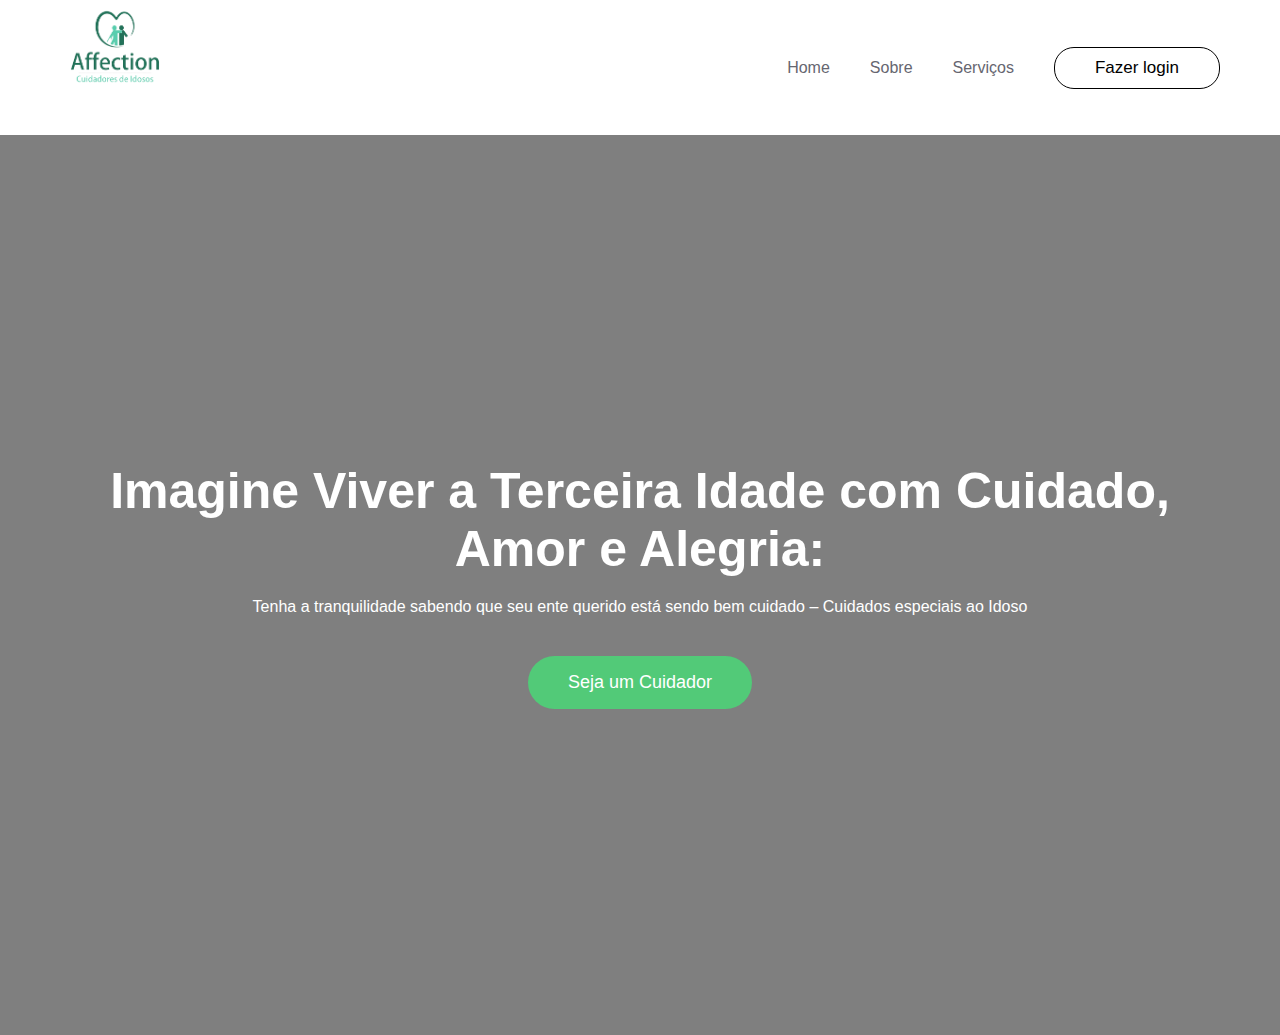
==== index.html @ e218f210 "Primeira Versão do site Cuidador" ====
<!DOCTYPE html>
<html lang="en">
<head>
    <meta charset="UTF-8">
    <meta name="viewport" content="width=device-width, initial-scale=1.0">
    <title>Cuidador</title>
    <link rel="stylesheet" href="./assets/css/style.css">
    <link rel="shortcut icon" href="/assets/img/logo-affectiun-1-removebg-preview.png" type="image/x-icon">
</head>
<body>
    <header>
        <div class="container">
            <nav>
                <a href="index.html">
                    <img src="./assets/img/logo-affectiun-1-removebg-preview.png" alt="Logo">
                </a>
    
                <ul>
                    <a href="index.html">Home</a>
                    <a href="sobre.html">Sobre</a>
                    <a href="servicos.html">Serviços</a>
                    <a class="login" href="login.html">Fazer login</a>
                </ul>
            </nav>
            <section class="banner">
                <div class="banner-text">
                    <h1>Imagine Viver a Terceira Idade com Cuidado, Amor e Alegria:</h1>
                    <p>Tenha a tranquilidade sabendo que seu ente querido está sendo bem cuidado – Cuidados especiais ao Idoso</p>
                    <a class="btn-cuidador" href="login.html">Seja um Cuidador</a>
                </div>
            </section>
        </div>
    </header>
</body>
</html>
---- assets/css/style.css ----
* {
    margin: 0;
    padding: 0;
    box-sizing: border-box;
    text-decoration: none;
    outline: none;
    font-family: 'Lato', sans-serif;
    color: #666670;
}
body {
    background-color: #f1f6fc31;
}

/* Fonts */
@import url('https://fonts.googleapis.com/css2?family=Lato:ital,wght@0,100;0,300;0,400;0,700;0,900;1,100;1,300;1,400;1,700;1,900&display=swap');

.container {
    display: flex;
    justify-content: center;
    align-items: center;
    flex-direction: column;
    width: 100%;
    margin: 0 auto;
    background-color: #fff;
}
nav {
    display: flex;
    justify-content: space-between;
    width: 1200px;
}
nav {
    height: 15vh;
}
nav a img {
    width: 150px;
}
nav ul {
    display: flex;
    align-items: center;
}
nav ul a {
    margin: 20px;
    font-size: 16px;
}
nav .login {
    border: 1px solid #000;
    border-radius: 20px;
    padding: 10px 40px;
    font-size: 17px;
    color: #000;
    transition: 0.7s;
}
nav .login:hover {
    background-color: #000;
    color: #fff;
}
.banner {
    height: 85vh;
    background: rgba(0, 0, 0, 0.5) url(/assets/img/medica-conversando-com-seu-paciente-mais-velho.jpg);
    background-blend-mode: darken;
    background-size: cover;
    background-position: top;
    width: 100%;
    height: 100vh;
    display: flex;
    justify-content: center;
    align-items: center;
}
.banner-text {
    display: flex;
    justify-content: center;
    align-items: center;
    flex-direction: column;
    max-width: 1200px;
}
section, footer {
    padding: 54px 0;
}
h1, p {
    margin-bottom: 20px;
}
h1 {
    font-size: 50px; 
}
p {
    color: #0000009c;
}
.banner-text h1 {
    text-align: center;
    color: #fff;
}
.banner-text p {
    color: #fff;
}
.banner-text .btn-cuidador {
    background-color: rgb(82, 202, 120);
    padding: 16px 40px;
    border-radius: 50px;
    margin-top: 20px;
    font-size: 18px;
    color: #fff;
    transition: 0.7s;
}
.btn-cuidador:hover {
    background-color: #fff;
    color: rgb(142, 194, 169);
}
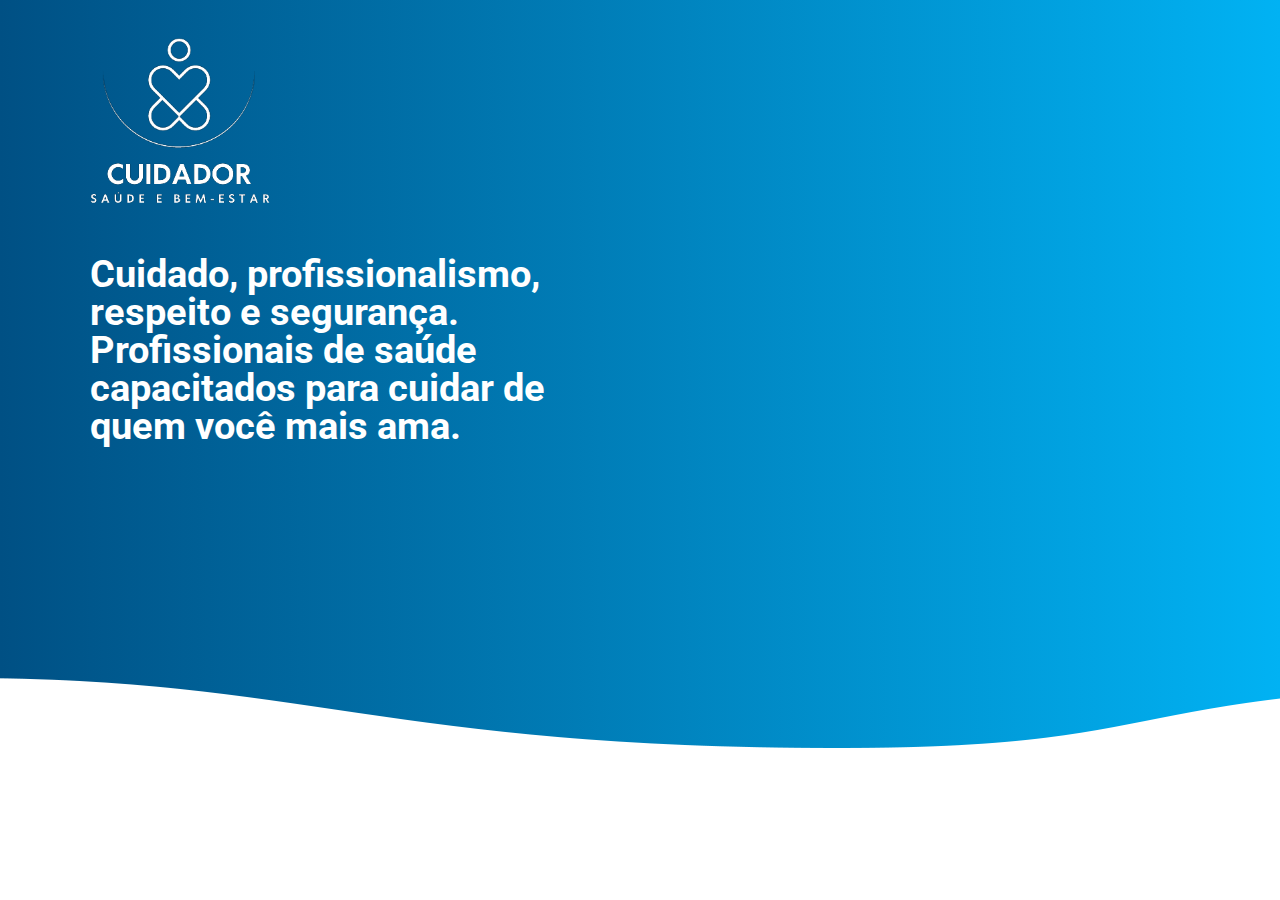
==== commit a3fd1737: "Segunda versão do Site Cuidador de Idosos" ====
--- a/index.html
+++ b/index.html
@@ -1,35 +1,53 @@
 <!DOCTYPE html>
-<html lang="en">
+<html lang="pt-br">
 <head>
     <meta charset="UTF-8">
     <meta name="viewport" content="width=device-width, initial-scale=1.0">
     <title>Cuidador</title>
-    <link rel="stylesheet" href="./assets/css/style.css">
+    <link rel="stylesheet" href="./assets/pages/index/index.css">
     <link rel="shortcut icon" href="/assets/img/logo-affectiun-1-removebg-preview.png" type="image/x-icon">
 </head>
 <body>
     <header>
         <div class="container">
-            <nav>
-                <a href="index.html">
-                    <img src="./assets/img/logo-affectiun-1-removebg-preview.png" alt="Logo">
-                </a>
-    
-                <ul>
-                    <a href="index.html">Home</a>
-                    <a href="sobre.html">Sobre</a>
-                    <a href="servicos.html">Serviços</a>
-                    <a class="login" href="login.html">Fazer login</a>
-                </ul>
-            </nav>
-            <section class="banner">
-                <div class="banner-text">
-                    <h1>Imagine Viver a Terceira Idade com Cuidado, Amor e Alegria:</h1>
-                    <p>Tenha a tranquilidade sabendo que seu ente querido está sendo bem cuidado – Cuidados especiais ao Idoso</p>
-                    <a class="btn-cuidador" href="login.html">Seja um Cuidador</a>
+            <div class="headline">
+                <div class="logo">
+                    <a href="index.html">
+                        <img src="/files/img/logo2.png" alt="logo">
+                    </a>
                 </div>
-            </section>
+                <div class="headline__text">
+                    <h2>Cuidado, profissionalismo,
+                        respeito e segurança.
+                        Profissionais de saúde capacitados
+                        para cuidar de quem você mais ama.
+                    </h2>
+                </div>
+            </div>
+            <div class="banner">
+                <div class="file-doc">
+                    <img src="./files/img/medico-com-manto-branco-e-estetoscopio2.png" alt="">
+                </div>
+            </div>
+        </div>
+        <div class="curve-01">
+            <img src="/files/img/curva01.png" alt="">
         </div>
     </header>
+    <main>
+        <section class="container">
+            <div class="about">
+                <div class="about-text">
+                    <h3>About</h3>
+                    <p>Lorem ipsum, dolor sit amet consectetur adipisicing elit. Dolores, enim voluptate! In ad minima voluptates quos quam repudiandae iusto reprehenderit quibusdam beatae quia at officia, totam, delectus praesentium numquam quod?</p>
+                </div>
+            </div>
+            <div class="form__register">
+                <form action="">
+
+                </form>
+            </div>
+        </section>
+    </main>
 </body>
 </html>--- a/assets/pages/index/index.css
+++ b/assets/pages/index/index.css
@@ -0,0 +1,6 @@
+@import './../../global/global.css';
+@import './partials/container.css';
+@import './partials/form.css';
+@import './partials/section-about.css';
+@import './partials/section-footer.css';
+@import './partials/header.css';
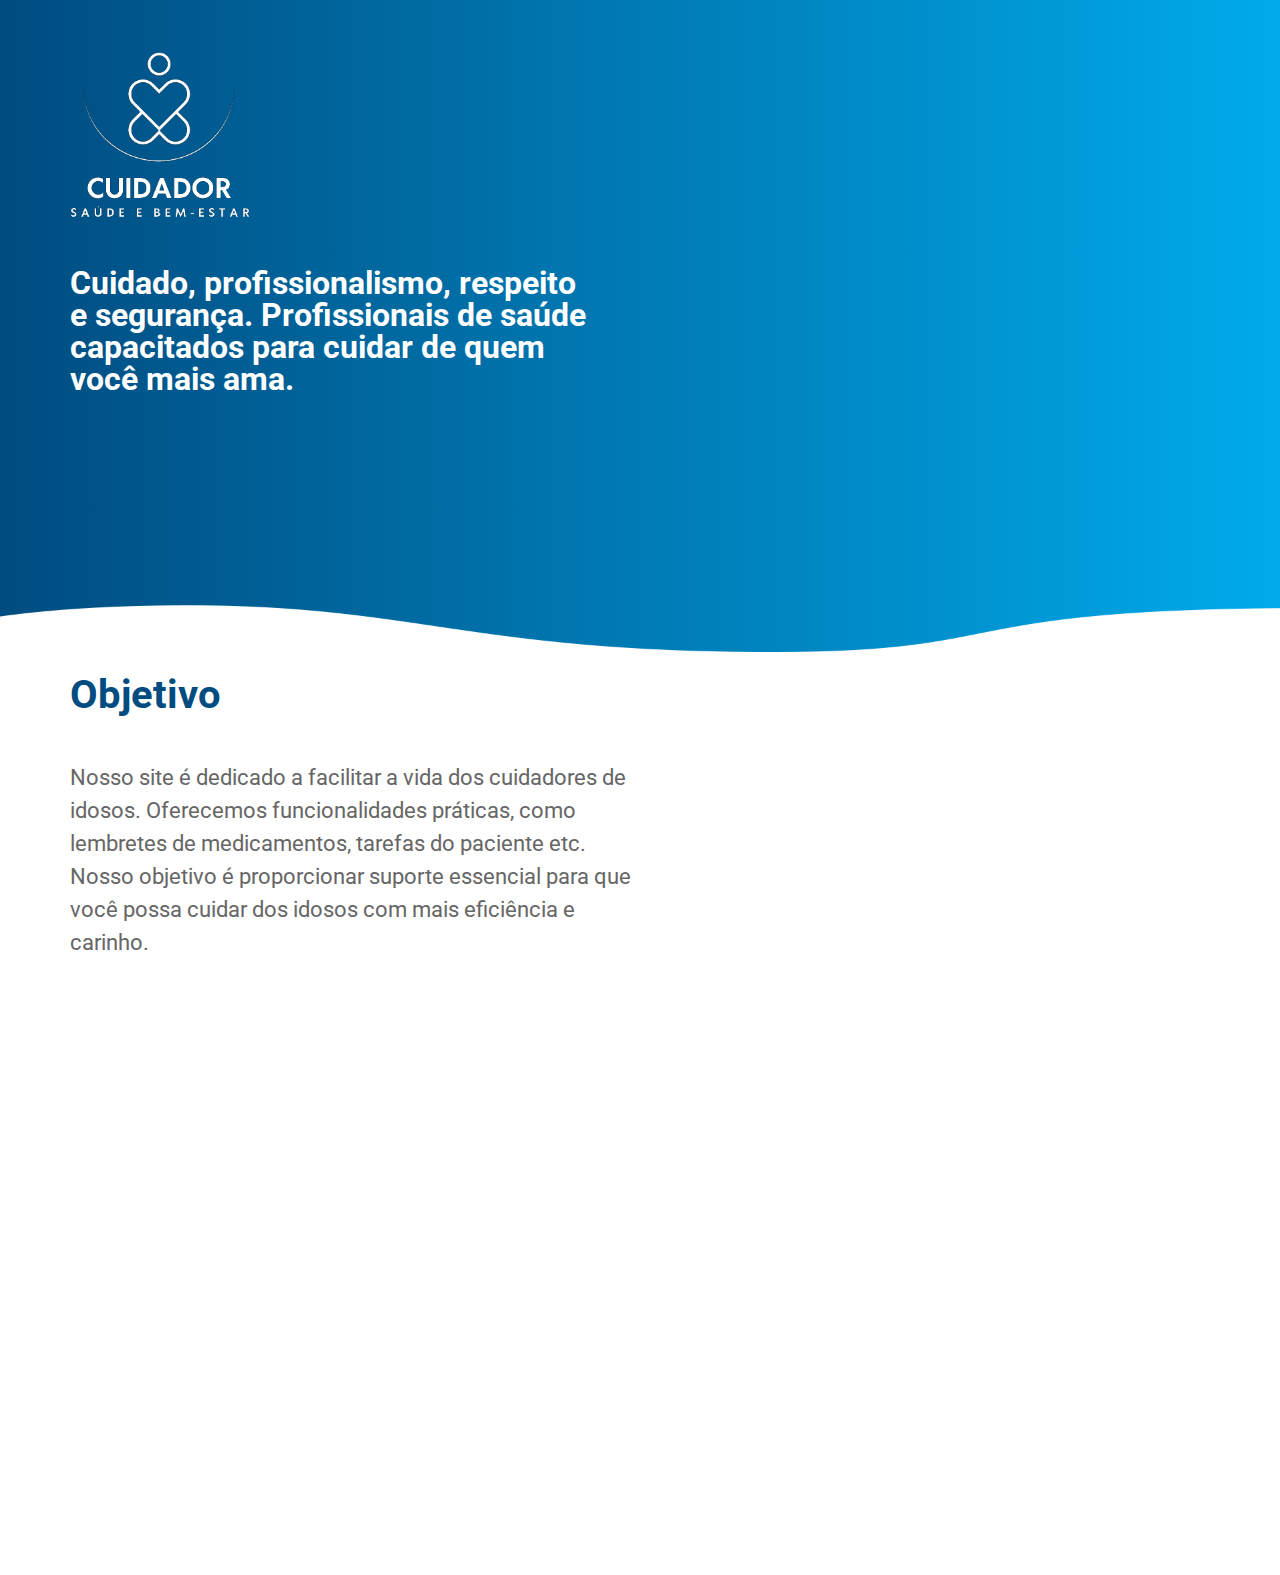
==== commit 85b21681: "Alteração na responsividade e Criação da seção objetivo" ====
--- a/index.html
+++ b/index.html
@@ -8,12 +8,12 @@
     <link rel="shortcut icon" href="/assets/img/logo-affectiun-1-removebg-preview.png" type="image/x-icon">
 </head>
 <body>
-    <header>
-        <div class="container">
+    <header class="container-fluid">
+        <div class="container bg-topo">
             <div class="headline">
                 <div class="logo">
                     <a href="index.html">
-                        <img src="/files/img/logo2.png" alt="logo">
+                        <img src="/files/img/logo.png" alt="logo">
                     </a>
                 </div>
                 <div class="headline__text">
@@ -26,7 +26,7 @@
             </div>
             <div class="banner">
                 <div class="file-doc">
-                    <img src="./files/img/medico-com-manto-branco-e-estetoscopio2.png" alt="">
+                    <img src="./files/img/cuidadora.png" alt="Cuidadora">
                 </div>
             </div>
         </div>
@@ -38,13 +38,15 @@
         <section class="container">
             <div class="about">
                 <div class="about-text">
-                    <h3>About</h3>
-                    <p>Lorem ipsum, dolor sit amet consectetur adipisicing elit. Dolores, enim voluptate! In ad minima voluptates quos quam repudiandae iusto reprehenderit quibusdam beatae quia at officia, totam, delectus praesentium numquam quod?</p>
+                    <h2>Objetivo</h2>
+                    <p>
+                        Nosso site é dedicado a facilitar a vida dos cuidadores de idosos. Oferecemos funcionalidades práticas, como lembretes de medicamentos, tarefas do paciente etc. Nosso objetivo é proporcionar suporte essencial para que você possa cuidar dos idosos com mais eficiência e carinho.
+                    </p>
                 </div>
             </div>
             <div class="form__register">
                 <form action="">
-
+                    
                 </form>
             </div>
         </section>
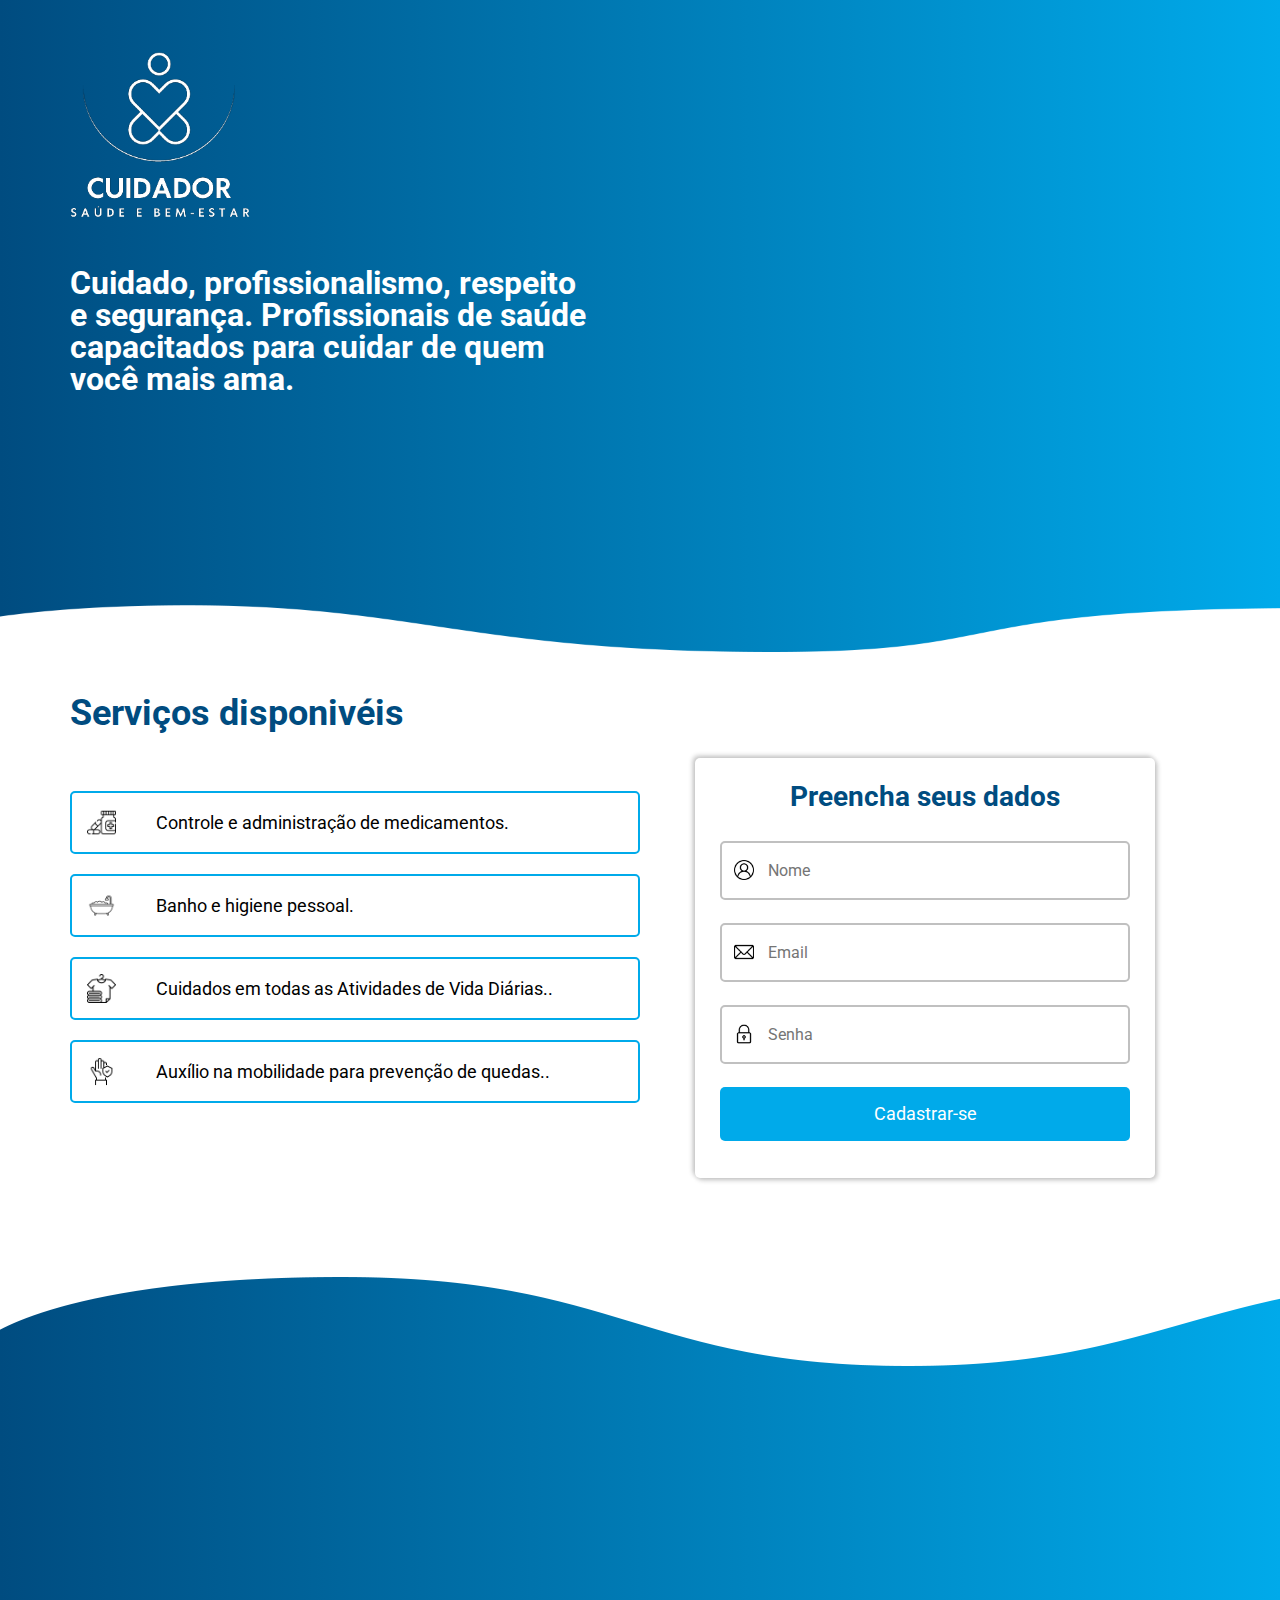
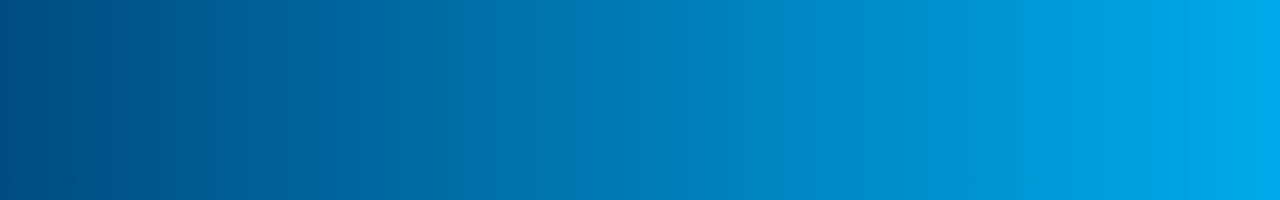
==== commit 16770c77: "Criação da descrição de serviços e formulário" ====
--- a/index.html
+++ b/index.html
@@ -8,48 +8,97 @@
     <link rel="shortcut icon" href="/assets/img/logo-affectiun-1-removebg-preview.png" type="image/x-icon">
 </head>
 <body>
-    <header class="container-fluid">
-        <div class="container bg-topo">
-            <div class="headline">
-                <div class="logo">
-                    <a href="index.html">
-                        <img src="/files/img/logo.png" alt="logo">
-                    </a>
+    <header> 
+        <!-- Heaader -->
+        <div class="container-topo">
+            <div class="container bg-topo">
+                <!-- conteúdo Logo e Descrição -->
+                <div class="headline">
+                    <div class="logo">
+                        <a href="index.html">
+                            <img src="/files/img/logo.png" alt="logo">
+                        </a>
+                    </div>
+                    <div class="headline__text">
+                        <h2>Cuidado, profissionalismo,
+                            respeito e segurança.
+                            Profissionais de saúde capacitados
+                            para cuidar de quem você mais ama.
+                        </h2>
+                    </div>
                 </div>
-                <div class="headline__text">
-                    <h2>Cuidado, profissionalismo,
-                        respeito e segurança.
-                        Profissionais de saúde capacitados
-                        para cuidar de quem você mais ama.
-                    </h2>
+                <!-- Conteúdo Banner -->
+                <div class="banner">
+                    <div class="file-doc">
+                        <img src="./files/img/cuidadora.png" alt="Cuidadora">
+                    </div>
                 </div>
             </div>
-            <div class="banner">
-                <div class="file-doc">
-                    <img src="./files/img/cuidadora.png" alt="Cuidadora">
-                </div>
+
+            <div class="curve-01">
+                <img src="/files/img/curva01.png" alt="">
             </div>
         </div>
-        <div class="curve-01">
-            <img src="/files/img/curva01.png" alt="">
-        </div>
+        
     </header>
     <main>
-        <section class="container">
-            <div class="about">
-                <div class="about-text">
-                    <h2>Objetivo</h2>
-                    <p>
-                        Nosso site é dedicado a facilitar a vida dos cuidadores de idosos. Oferecemos funcionalidades práticas, como lembretes de medicamentos, tarefas do paciente etc. Nosso objetivo é proporcionar suporte essencial para que você possa cuidar dos idosos com mais eficiência e carinho.
-                    </p>
+        <section class="container services-form">
+            <div class="services">
+                <h3>Serviços disponivéis</h3>
+                
+                <a class="adm-medicines" href="#">
+                    <img src="/files/img/icon01.png" alt="Medicamentos">
+                    <p>Controle e administração de medicamentos.</p>
+                </a>
+
+                <a class="adm-medicines" href="#">
+                    <img src="/files/img/icon02.png" alt="Medicamentos">
+                    <p>Banho e higiene pessoal.</p>
+                </a>
+
+                <a class="adm-medicines" href="">
+                    <img src="/files/img/icon03.png" alt="Medicamentos">
+                    <p>Cuidados em todas as Atividades de Vida Diárias..</p>
+                </a>
+                <a class="adm-medicines" href="">
+                    <img src="/files/img/icon04.png" alt="Medicamentos">
+                    <p>Auxílio na mobilidade para prevenção de quedas..</p>
+                </a>
+            </div>
+
+            <div class="form_register">
+                <div class="content-form">
+                    <div class="title-form">
+                        <h3>Preencha seus dados</h3>
+                    </div>
+                    <form action="">
+                        <div class="input">
+                            <img src="./files/img/user.png" alt="">
+                            <input type="text" placeholder="Nome">
+                        </div>
+
+                        <div class="input">
+                            <img src="./files/img/email.png" alt="">
+                            <input type="email" placeholder="Email">
+                        </div>
+
+                        <div class="input">
+                            <img src="./files/img/senha.png" alt="">
+                            <input type="password" placeholder="Senha">
+                        </div>
+                        <div id="btn">
+                            <button>Cadastrar-se</button>
+                        </div>
+                    </form>
                 </div>
-            </div>
-            <div class="form__register">
-                <form action="">
-                    
-                </form>
             </div>
         </section>
     </main>
+    <footer>
+        <div class="curve-02">
+            <img src="/files/img/curva02.png" alt="">
+        </div>
+        <h1>looo</h1>
+    </footer>
 </body>
 </html>--- a/assets/pages/index/index.css
+++ b/assets/pages/index/index.css
@@ -1,6 +1,5 @@
 @import './../../global/global.css';
-@import './partials/container.css';
 @import './partials/form.css';
-@import './partials/section-about.css';
+@import './partials/services.css';
 @import './partials/section-footer.css';
-@import './partials/header.css';
+@import './partials/section-header.css';
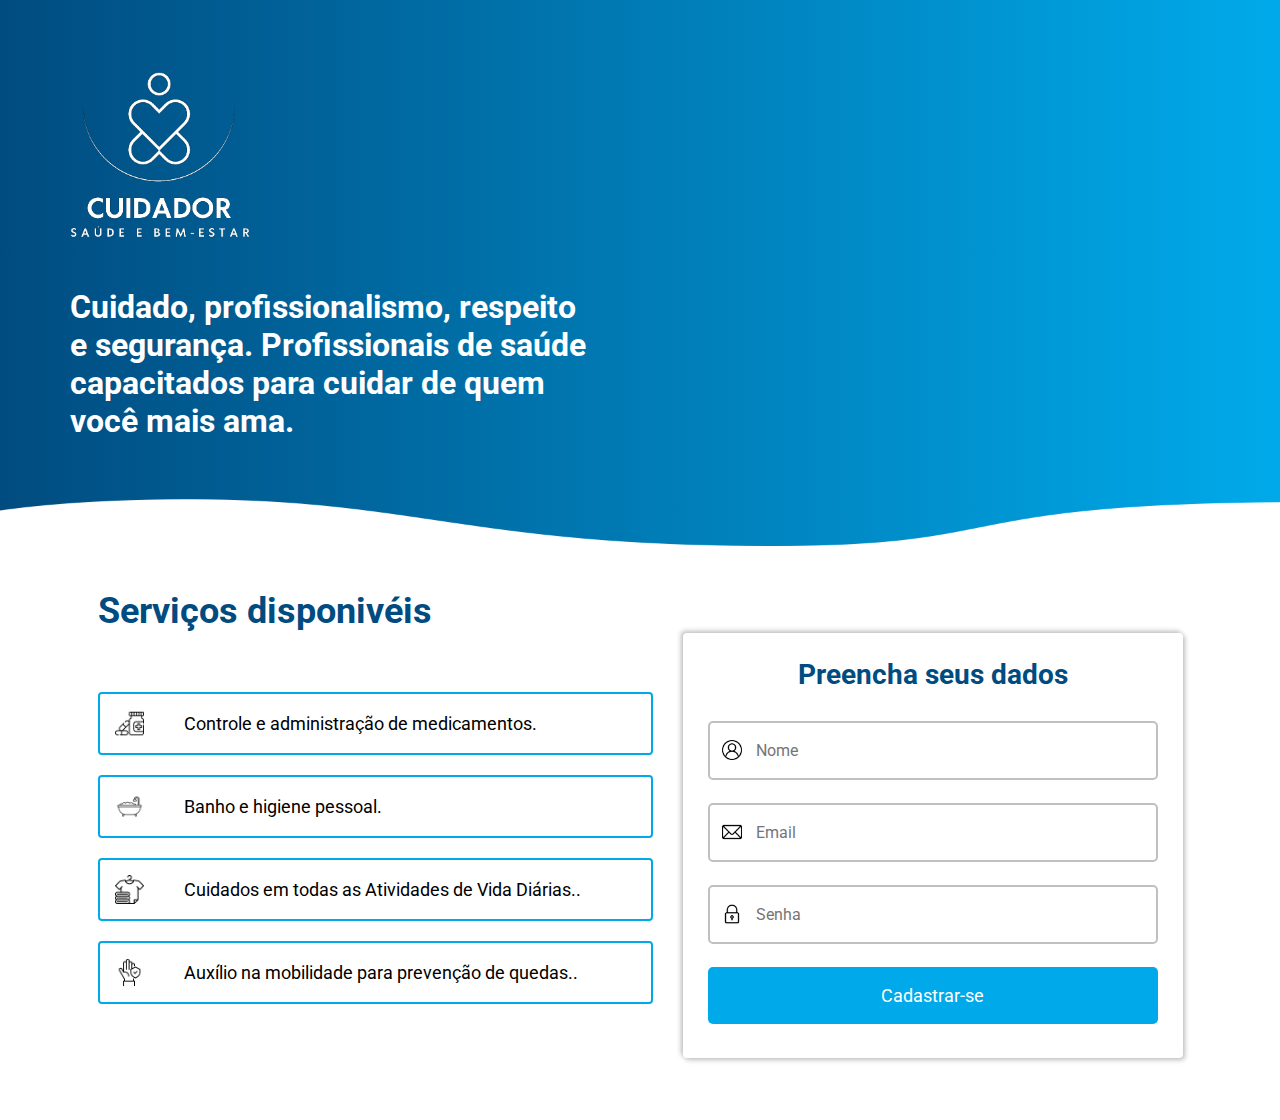
==== commit 1b9a39d3: "Segunda atualização da responsividade" ====
--- a/index.html
+++ b/index.html
@@ -5,13 +5,15 @@
     <meta name="viewport" content="width=device-width, initial-scale=1.0">
     <title>Cuidador</title>
     <link rel="stylesheet" href="./assets/pages/index/index.css">
-    <link rel="shortcut icon" href="/assets/img/logo-affectiun-1-removebg-preview.png" type="image/x-icon">
+    <link rel="shortcut icon" href="./files/img/favicon.png" type="image/x-icon">
 </head>
 <body>
-    <header> 
-        <!-- Heaader -->
-        <div class="container-topo">
-            <div class="container bg-topo">
+    <header> <!-- Header -->
+
+        <!-- Conteúdo do topo -->
+        <div class="container">
+            <!-- Container do conteúdo -->
+            <div class="container-topo bg-topo">
                 <!-- conteúdo Logo e Descrição -->
                 <div class="headline">
                     <div class="logo">
@@ -27,78 +29,79 @@
                         </h2>
                     </div>
                 </div>
-                <!-- Conteúdo Banner -->
+                <!-- Conteúdo dentro do Banner -->
                 <div class="banner">
                     <div class="file-doc">
                         <img src="./files/img/cuidadora.png" alt="Cuidadora">
                     </div>
                 </div>
             </div>
-
-            <div class="curve-01">
-                <img src="/files/img/curva01.png" alt="">
-            </div>
+        </div>
+        <!-- Barra Curvada -->
+        <div class="curve-01">
+            <img src="/files/img/curva01.png" alt="">
         </div>
         
     </header>
-    <main>
-        <section class="container services-form">
-            <div class="services">
-                <h3>Serviços disponivéis</h3>
-                
-                <a class="adm-medicines" href="#">
-                    <img src="/files/img/icon01.png" alt="Medicamentos">
-                    <p>Controle e administração de medicamentos.</p>
-                </a>
+    <main class="colunas-002">
+        <section class="container services-form"> <!-- Container para serviços e formulário -->
+            <div class="container-topo colunas-003">
+                <!-- Serviços -->
+                <div class="services">
+                    <h3>Serviços disponivéis</h3>
+                    
+                    <a class="adm-medicines" href="#">
+                        <img src="/files/img/icon01.png" alt="Medicamentos">
+                        <p>Controle e administração de medicamentos.</p>
+                    </a>
+    
+                    <a class="adm-medicines" href="#">
+                        <img src="/files/img/icon02.png" alt="Medicamentos">
+                        <p>Banho e higiene pessoal.</p>
+                    </a>
+    
+                    <a class="adm-medicines" href="">
+                        <img src="/files/img/icon03.png" alt="Medicamentos">
+                        <p>Cuidados em todas as Atividades de Vida Diárias..</p>
+                    </a>
+                    <a class="adm-medicines" href="">
+                        <img src="/files/img/icon04.png" alt="Medicamentos">
+                        <p>Auxílio na mobilidade para prevenção de quedas..</p>
+                    </a>
+                </div>
 
-                <a class="adm-medicines" href="#">
-                    <img src="/files/img/icon02.png" alt="Medicamentos">
-                    <p>Banho e higiene pessoal.</p>
-                </a>
+                <!-- Formulário de Registro -->
+                <div class="form_register">
+                    <div class="content-form">
+                        <div class="title-form">
+                            <h3>Preencha seus dados</h3>
+                        </div>
+                        <form action="">
+                            <div class="input">
+                                <img src="./files/img/user.png" alt="">
+                                <input type="text" placeholder="Nome">
+                            </div>
+    
+                            <div class="input">
+                                <img src="./files/img/email.png" alt="">
+                                <input type="email" placeholder="Email">
+                            </div>
+    
+                            <div class="input">
+                                <img src="./files/img/senha.png" alt="">
+                                <input type="password" placeholder="Senha">
+                            </div>
+                            <div id="btn">
+                                <button>Cadastrar-se</button>
+                            </div>
+                        </form>
+                    </div>
+                </div>
 
-                <a class="adm-medicines" href="">
-                    <img src="/files/img/icon03.png" alt="Medicamentos">
-                    <p>Cuidados em todas as Atividades de Vida Diárias..</p>
-                </a>
-                <a class="adm-medicines" href="">
-                    <img src="/files/img/icon04.png" alt="Medicamentos">
-                    <p>Auxílio na mobilidade para prevenção de quedas..</p>
-                </a>
-            </div>
-
-            <div class="form_register">
-                <div class="content-form">
-                    <div class="title-form">
-                        <h3>Preencha seus dados</h3>
-                    </div>
-                    <form action="">
-                        <div class="input">
-                            <img src="./files/img/user.png" alt="">
-                            <input type="text" placeholder="Nome">
-                        </div>
-
-                        <div class="input">
-                            <img src="./files/img/email.png" alt="">
-                            <input type="email" placeholder="Email">
-                        </div>
-
-                        <div class="input">
-                            <img src="./files/img/senha.png" alt="">
-                            <input type="password" placeholder="Senha">
-                        </div>
-                        <div id="btn">
-                            <button>Cadastrar-se</button>
-                        </div>
-                    </form>
-                </div>
             </div>
         </section>
     </main>
     <footer>
-        <div class="curve-02">
-            <img src="/files/img/curva02.png" alt="">
-        </div>
-        <h1>looo</h1>
     </footer>
 </body>
 </html>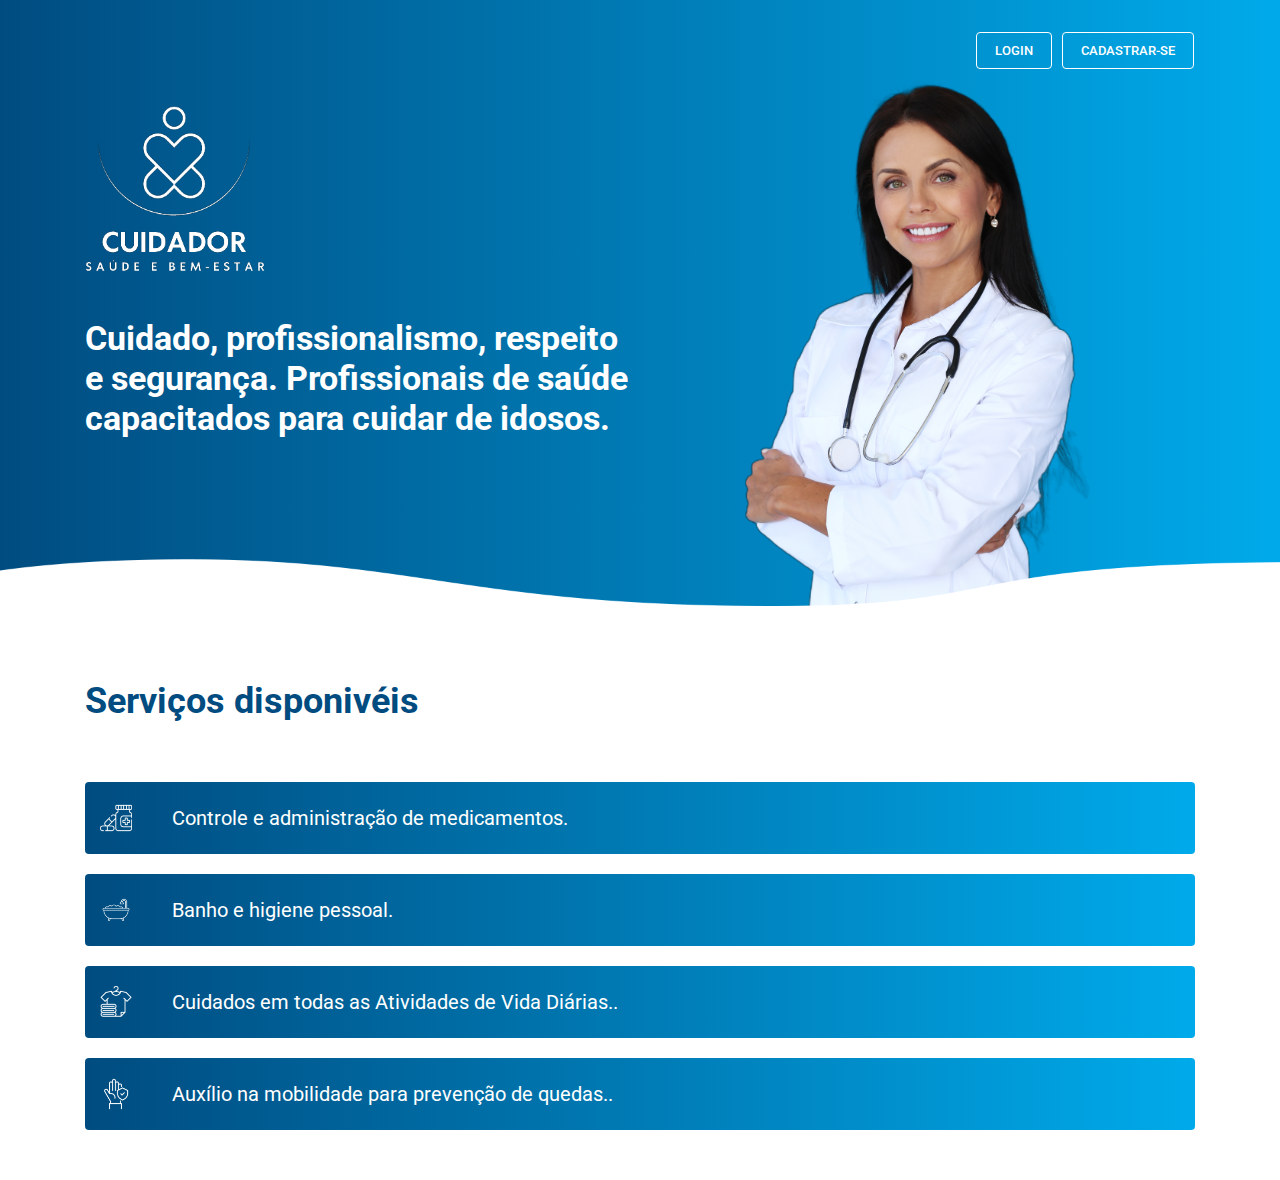
==== commit 52685852: "Ajuste na página do index.html" ====
--- a/index.html
+++ b/index.html
@@ -8,97 +8,78 @@
     <link rel="shortcut icon" href="./files/img/favicon.png" type="image/x-icon">
 </head>
 <body>
-    <header> <!-- Header -->
+    <header> <!-- Topo -->
+        <div class="login-register">
+            <div class="lg-rg">
+                <a href="login.html" target="_blank">Login</a>
+                <a href="register.html" target="_blank">Cadastrar-se</a>
+            </div>
+        </div>
 
-        <!-- Conteúdo do topo -->
+        <!-- Cabeçalho -->
         <div class="container">
-            <!-- Container do conteúdo -->
-            <div class="container-topo bg-topo">
-                <!-- conteúdo Logo e Descrição -->
-                <div class="headline">
+            <!-- Conteúdo do cabeçalho -->
+            <div class="container-topo">
+                <!-- Logo e Descrição -->
+                <div class="content-log-desc">
+                    <!-- Logo -->
                     <div class="logo">
                         <a href="index.html">
                             <img src="/files/img/logo.png" alt="logo">
                         </a>
                     </div>
-                    <div class="headline__text">
+                    <!-- Descrição-->
+                    <div class="headline">
                         <h2>Cuidado, profissionalismo,
                             respeito e segurança.
                             Profissionais de saúde capacitados
-                            para cuidar de quem você mais ama.
+                            para cuidar de idosos.
                         </h2>
                     </div>
                 </div>
-                <!-- Conteúdo dentro do Banner -->
-                <div class="banner">
-                    <div class="file-doc">
-                        <img src="./files/img/cuidadora.png" alt="Cuidadora">
+
+                <!-- Conteúdo perfil-cuidadora -->
+                <div class="profile">
+                    <div class="photo-doc">
+                        <img src="./files/img/cuidadora1.png" alt="Cuidadora-Idosos">
                     </div>
                 </div>
             </div>
         </div>
-        <!-- Barra Curvada -->
+        <!-- Faixa Ondulada -->
         <div class="curve-01">
-            <img src="/files/img/curva01.png" alt="">
+            <img src="/files/img/curva01.png" alt="Faixa">
         </div>
         
     </header>
-    <main class="colunas-002">
-        <section class="container services-form"> <!-- Container para serviços e formulário -->
-            <div class="container-topo colunas-003">
-                <!-- Serviços -->
-                <div class="services">
+    <main class="main-content">
+        <section class="container container-fluid"> <!-- Container para serviços e formulário -->
+
+            <!-- Serviços -->
+            <div class="services">
+                <div class="title-services">
                     <h3>Serviços disponivéis</h3>
-                    
-                    <a class="adm-medicines" href="#">
-                        <img src="/files/img/icon01.png" alt="Medicamentos">
-                        <p>Controle e administração de medicamentos.</p>
-                    </a>
-    
-                    <a class="adm-medicines" href="#">
-                        <img src="/files/img/icon02.png" alt="Medicamentos">
-                        <p>Banho e higiene pessoal.</p>
-                    </a>
-    
-                    <a class="adm-medicines" href="">
-                        <img src="/files/img/icon03.png" alt="Medicamentos">
-                        <p>Cuidados em todas as Atividades de Vida Diárias..</p>
-                    </a>
-                    <a class="adm-medicines" href="">
-                        <img src="/files/img/icon04.png" alt="Medicamentos">
-                        <p>Auxílio na mobilidade para prevenção de quedas..</p>
-                    </a>
                 </div>
+                <!-- Links -->
+                <a class="adm-care" href="#">
+                    <img src="/files/img/icon01.png" alt="Medicamentos">
+                    <p>Controle e administração de medicamentos.</p>
+                </a>
 
-                <!-- Formulário de Registro -->
-                <div class="form_register">
-                    <div class="content-form">
-                        <div class="title-form">
-                            <h3>Preencha seus dados</h3>
-                        </div>
-                        <form action="">
-                            <div class="input">
-                                <img src="./files/img/user.png" alt="">
-                                <input type="text" placeholder="Nome">
-                            </div>
-    
-                            <div class="input">
-                                <img src="./files/img/email.png" alt="">
-                                <input type="email" placeholder="Email">
-                            </div>
-    
-                            <div class="input">
-                                <img src="./files/img/senha.png" alt="">
-                                <input type="password" placeholder="Senha">
-                            </div>
-                            <div id="btn">
-                                <button>Cadastrar-se</button>
-                            </div>
-                        </form>
-                    </div>
-                </div>
+                <a class="adm-care" href="#">
+                    <img src="/files/img/icon02.png" alt="Medicamentos">
+                    <p>Banho e higiene pessoal.</p>
+                </a>
 
-            </div>
+                <a class="adm-care" href="">
+                    <img src="/files/img/icon03.png" alt="Medicamentos">
+                    <p>Cuidados em todas as Atividades de Vida Diárias..</p>
+                </a>
+
+                <a class="adm-care" href="">
+                    <img src="/files/img/icon04.png" alt="Medicamentos">
+                    <p>Auxílio na mobilidade para prevenção de quedas..</p>
+                </a>
         </section>
     </main>
     <footer>
--- a/assets/pages/index/index.css
+++ b/assets/pages/index/index.css
@@ -1,5 +1,5 @@
 @import './../../global/global.css';
 @import './partials/form.css';
-@import './partials/services.css';
+@import './partials/section-main.css';
 @import './partials/section-footer.css';
 @import './partials/section-header.css';
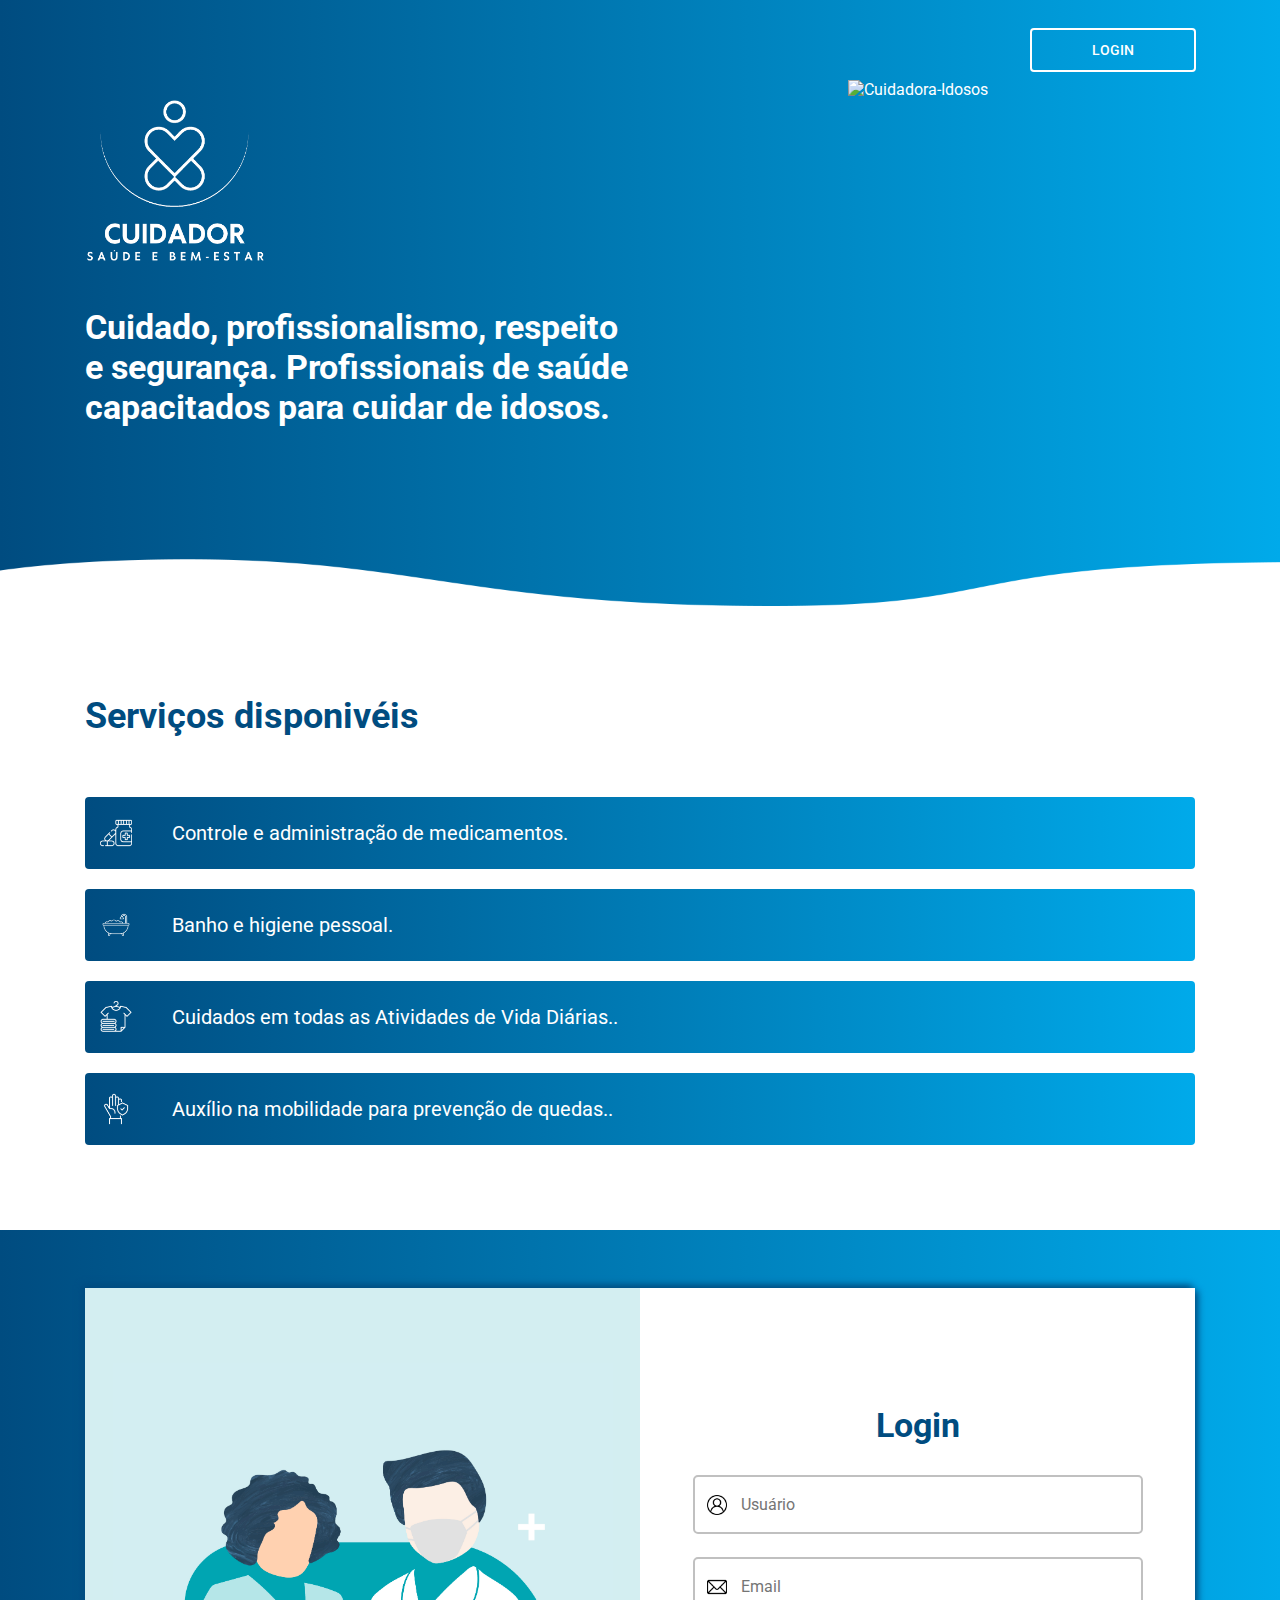
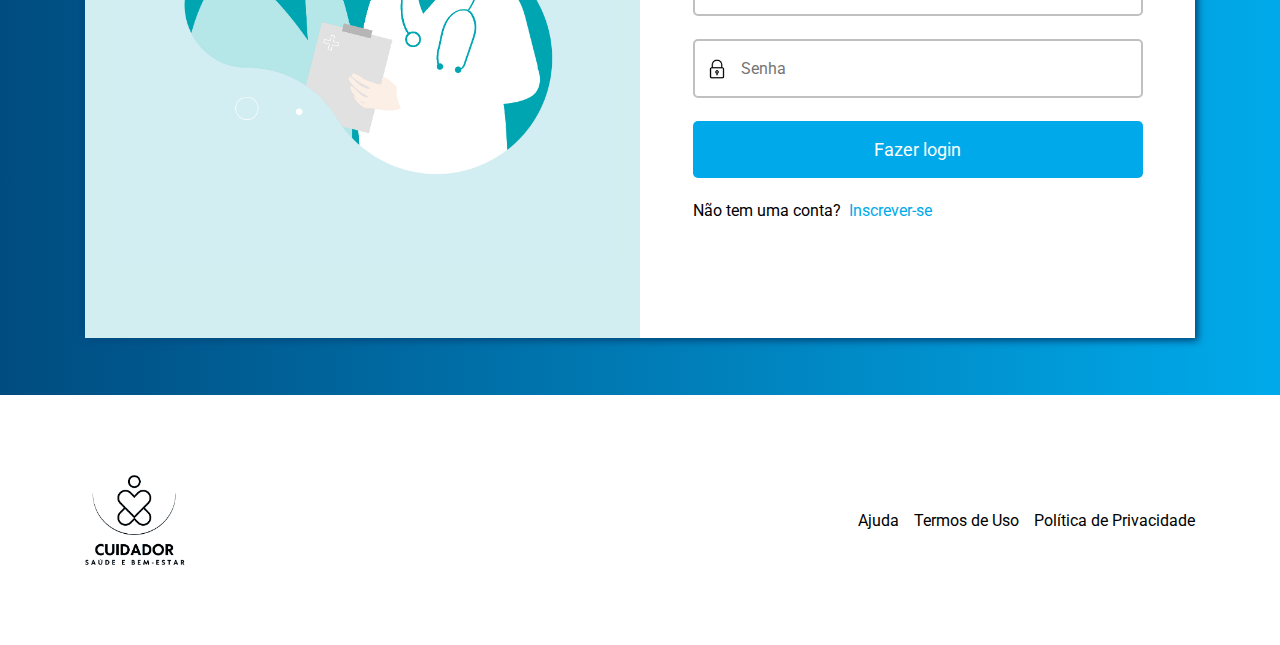
==== commit 0775722d: "Criação do login e página de cadastro" ====
--- a/index.html
+++ b/index.html
@@ -11,8 +11,7 @@
     <header> <!-- Topo -->
         <div class="login-register">
             <div class="lg-rg">
-                <a href="login.html" target="_blank">Login</a>
-                <a href="register.html" target="_blank">Cadastrar-se</a>
+                <a href="#login">Login</a>
             </div>
         </div>
 
@@ -25,7 +24,7 @@
                     <!-- Logo -->
                     <div class="logo">
                         <a href="index.html">
-                            <img src="/files/img/logo.png" alt="logo">
+                            <img src="/files/img/logo-branco.png" alt="logo">
                         </a>
                     </div>
                     <!-- Descrição-->
@@ -41,48 +40,105 @@
                 <!-- Conteúdo perfil-cuidadora -->
                 <div class="profile">
                     <div class="photo-doc">
-                        <img src="./files/img/cuidadora1.png" alt="Cuidadora-Idosos">
+                        <img src="./files/img/cuidadora.png" alt="Cuidadora-Idosos">
                     </div>
                 </div>
             </div>
         </div>
         <!-- Faixa Ondulada -->
-        <div class="curve-01">
+        <div class="curve-1">
             <img src="/files/img/curva01.png" alt="Faixa">
         </div>
         
     </header>
-    <main class="main-content">
-        <section class="container container-fluid"> <!-- Container para serviços e formulário -->
+    <main>
+        <section class="container-services"> <!-- Container para serviços e formulário -->
+            <!-- Serviços -->
+            <div class="container container-fluid">
+                <div class="services">
+                    <div class="title-services">
+                        <h3>Serviços disponivéis</h3>
+                    </div>
+                    <!-- Links -->
+                    <a class="adm-care" href="#">
+                        <img src="/files/img/icon01.png" alt="Medicamentos">
+                        <p>Controle e administração de medicamentos.</p>
+                    </a>
+    
+                    <a class="adm-care" href="#">
+                        <img src="/files/img/icon02.png" alt="Medicamentos">
+                        <p>Banho e higiene pessoal.</p>
+                    </a>
+    
+                    <a class="adm-care" href="">
+                        <img src="/files/img/icon03.png" alt="Medicamentos">
+                        <p>Cuidados em todas as Atividades de Vida Diárias..</p>
+                    </a>
+    
+                    <a class="adm-care" href="">
+                        <img src="/files/img/icon04.png" alt="Medicamentos">
+                        <p>Auxílio na mobilidade para prevenção de quedas..</p>
+                    </a>
+                </div>
+            </div>
+        </section>
+        <section id="login">
+            <div class="container bg-login">
+                <div class="bg-form">
+                    <!-- Figura -->
+                    <div class="figure">
+                        <div class="img-fig">
+                            <img src="./files/img/v869-wan-17.jpg" alt="Figura">
+                        </div>
+                    </div>
+                    <!-- Formulário Login -->
+                    <div class="form-login">
+                        <div class="form">
+                            <div class="title-form">
+                                <h3>Login</h3>
+                            </div>
+                            <form action="">
+                                <div class="input">
+                                    <img src="./files/img/user.png" alt="Usuário">
+                                    <input type="text" placeholder="Usuário">
+                                </div>
+                
+                                <div class="input">
+                                    <img src="./files/img/email.png" alt="Email">
+                                    <input type="email" placeholder="Email">
+                                </div>
+                    
+                                <div class="input">
+                                    <img src="./files/img/senha.png" alt="Senha">
+                                    <input type="password" placeholder="Senha">
+                                </div>
 
-            <!-- Serviços -->
-            <div class="services">
-                <div class="title-services">
-                    <h3>Serviços disponivéis</h3>
+                                <div id="btn">
+                                    <button>Fazer login</button>
+                                </div>
+
+                                <div class="options-register">
+                                    <p>Não tem uma conta?</p>
+                                    <a href="register.html" target="_blank">Inscrever-se</a>
+                                    </div>
+                            </form>
+                        </div>
+                    </div>
                 </div>
-                <!-- Links -->
-                <a class="adm-care" href="#">
-                    <img src="/files/img/icon01.png" alt="Medicamentos">
-                    <p>Controle e administração de medicamentos.</p>
-                </a>
-
-                <a class="adm-care" href="#">
-                    <img src="/files/img/icon02.png" alt="Medicamentos">
-                    <p>Banho e higiene pessoal.</p>
-                </a>
-
-                <a class="adm-care" href="">
-                    <img src="/files/img/icon03.png" alt="Medicamentos">
-                    <p>Cuidados em todas as Atividades de Vida Diárias..</p>
-                </a>
-
-                <a class="adm-care" href="">
-                    <img src="/files/img/icon04.png" alt="Medicamentos">
-                    <p>Auxílio na mobilidade para prevenção de quedas..</p>
-                </a>
+            </div>
         </section>
     </main>
     <footer>
+        <div class="container footer">
+            <div class="logo-footer">
+                <img src="/files/img/logo-preto.png" alt="Logo-Footer">
+            </div>
+            <div class="descrition-footer">
+                <a href="#">Ajuda</a>
+                <a href="#">Termos de Uso</a>
+                <a href="#">Política de Privacidade</a>
+            </div>
+        </div>
     </footer>
 </body>
 </html>--- a/assets/pages/index/index.css
+++ b/assets/pages/index/index.css
@@ -1,5 +1,7 @@
 @import './../../global/global.css';
+@import './partials/section-header.css';
+@import './partials/section-services.css';
 @import './partials/form.css';
-@import './partials/section-main.css';
-@import './partials/section-footer.css';
-@import './partials/section-header.css';
+@import './partials/login.css';
+@import './partials/register.css';
+@import './partials/section-footer.css'